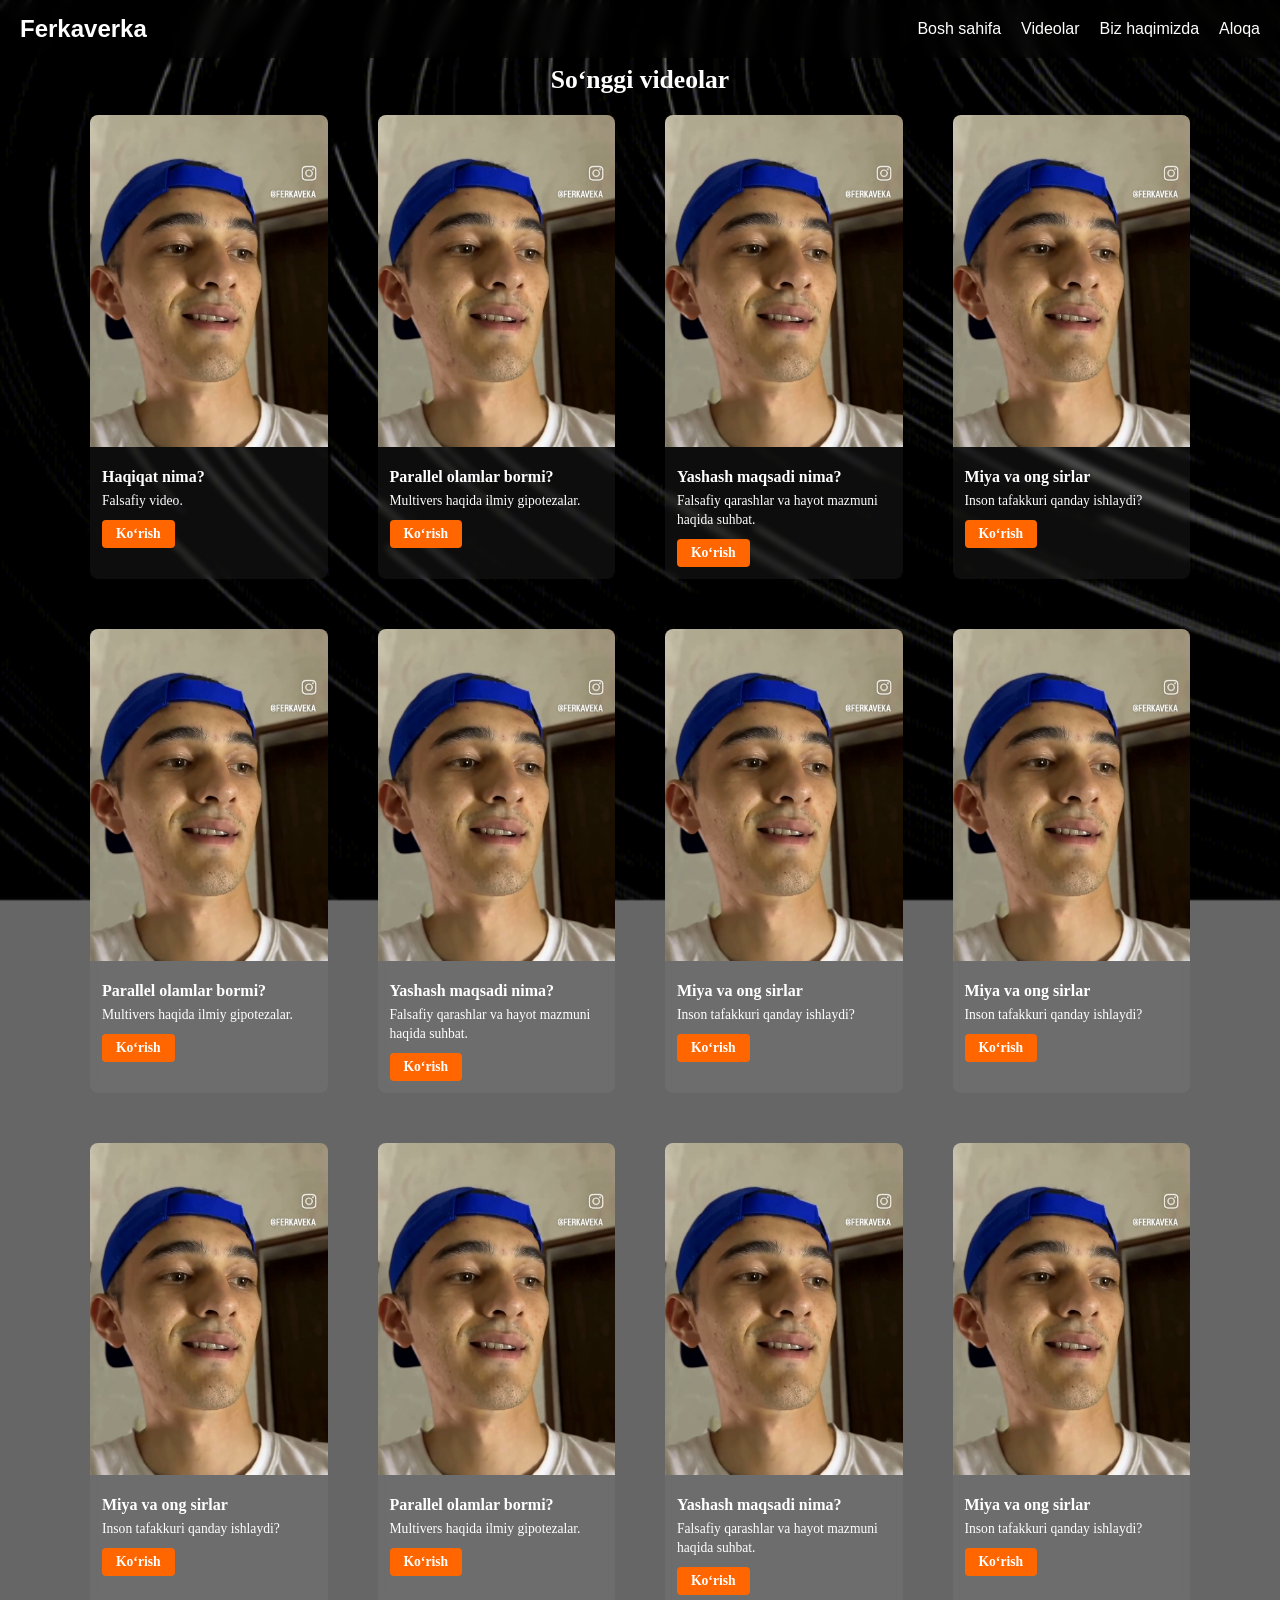
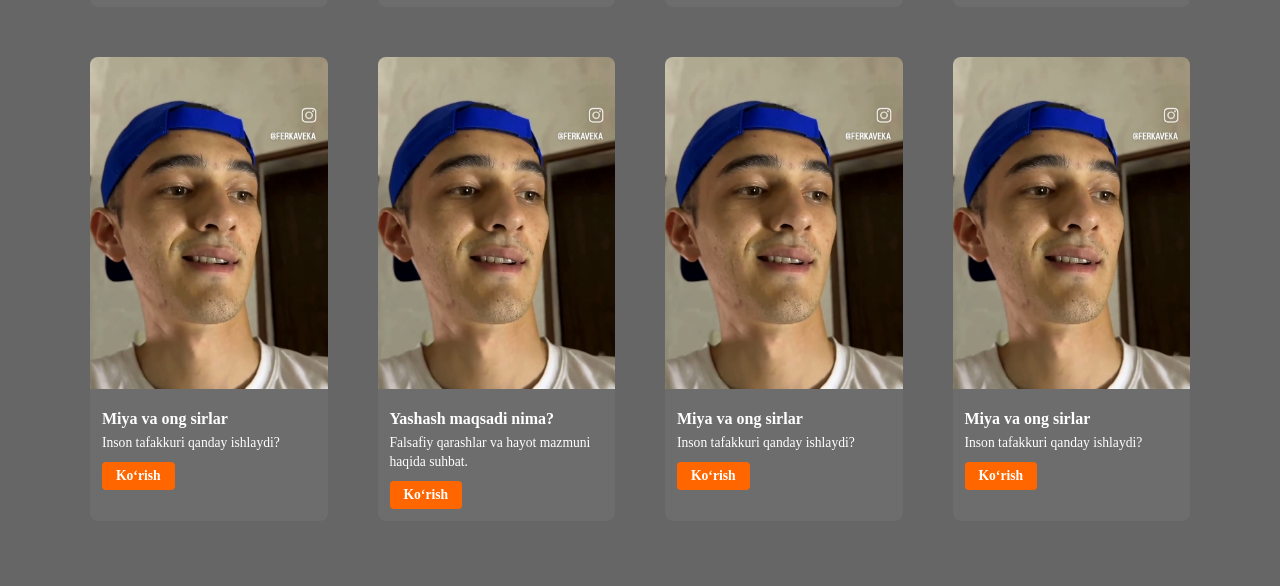
==== index.html @ 3a31cd07 "ferkaveka" ====
<!DOCTYPE html>
<html lang="uz">
<head>
  <meta charset="UTF-8">
  <meta name="viewport" content="width=device-width, initial-scale=1.0">
  <title>GIF Fonli Sayt</title>
  <link rel="stylesheet" href="style.css">
  <style>
  
  </style>
</head>
<body>





    



  <!-- GIF orqa fon -->
  <div class="gif-bg">
    <img src="загруженное (1).gif" alt="Background GIF">
  </div>





<header class="navbar">
  <div class="logo">Ferkaverka</div>
  <input type="checkbox" id="menu-toggle" class="menu-toggle">
  <label for="menu-toggle" class="hamburger">&#9776;</label>

  <nav class="menu">
    <a href="#home">Bosh sahifa</a>
    <a href="index1.html">Videolar</a>
    <a href="#biz-haqimizda">Biz haqimizda</a>
    <a href="index4.html">Aloqa</a>
  </nav>
</header>



<section class="video-section">
  <h2>So‘nggi videolar</h2>
  <div class="video-grid">

    <div class="video-card">
      <img src="Screenshot_20250730-174644_1.jpg" alt="Video 1">
      <div class="video-info">
        <h3>Haqiqat nima?</h3>
        <p>Falsafiy video.</p>
        <a href="#" class="btn">Ko‘rish</a>
      </div>
    </div>

    <!-- Yana kartochkalar... -->


    
<div class="video-card">
  <img src="Screenshot_20250730-174644_1.jpg" alt="Video 6">
  <div class="video-info">
    <h3>Parallel olamlar bormi?</h3>
    <p>Multivers haqida ilmiy gipotezalar.</p>
    <a href="#" class="btn">Ko‘rish</a>
  </div>
</div>

<div class="video-card">
  <img src="Screenshot_20250730-174644_1.jpg" alt="Video 7">
  <div class="video-info">
    <h3>Yashash maqsadi nima?</h3>
    <p>Falsafiy qarashlar va hayot mazmuni haqida suhbat.</p>
    <a href="#" class="btn">Ko‘rish</a>
  </div>
</div>

<div class="video-card">
  <img src="Screenshot_20250730-174644_1.jpg" alt="Video 8">
  <div class="video-info">
    <h3>Miya va ong sirlar</h3>
    <p>Inson tafakkuri qanday ishlaydi?</p>
    <a href="#" class="btn">Ko‘rish</a>
  </div>
</div>




<div class="video-card">
  <img src="Screenshot_20250730-174644_1.jpg" alt="Video 6">
  <div class="video-info">
    <h3>Parallel olamlar bormi?</h3>
    <p>Multivers haqida ilmiy gipotezalar.</p>
    <a href="#" class="btn">Ko‘rish</a>
  </div>
</div>

<div class="video-card">
  <img src="Screenshot_20250730-174644_1.jpg" alt="Video 7">
  <div class="video-info">
    <h3>Yashash maqsadi nima?</h3>
    <p>Falsafiy qarashlar va hayot mazmuni haqida suhbat.</p>
    <a href="#" class="btn">Ko‘rish</a>
  </div>
</div>

<div class="video-card">
  <img src="Screenshot_20250730-174644_1.jpg" alt="Video 8">
  <div class="video-info">
    <h3>Miya va ong sirlar</h3>
    <p>Inson tafakkuri qanday ishlaydi?</p>
    <a href="#" class="btn">Ko‘rish</a>
  </div>
</div>



<div class="video-card">
  <img src="Screenshot_20250730-174644_1.jpg" alt="Video 8">
  <div class="video-info">
    <h3>Miya va ong sirlar</h3>
    <p>Inson tafakkuri qanday ishlaydi?</p>
    <a href="#" class="btn">Ko‘rish</a>
  </div>
</div>




<div class="video-card">
  <img src="Screenshot_20250730-174644_1.jpg" alt="Video 8">
  <div class="video-info">
    <h3>Miya va ong sirlar</h3>
    <p>Inson tafakkuri qanday ishlaydi?</p>
    <a href="#" class="btn">Ko‘rish</a>
  </div>
</div>




<div class="video-card">
  <img src="Screenshot_20250730-174644_1.jpg" alt="Video 6">
  <div class="video-info">
    <h3>Parallel olamlar bormi?</h3>
    <p>Multivers haqida ilmiy gipotezalar.</p>
    <a href="#" class="btn">Ko‘rish</a>
  </div>
</div>

<div class="video-card">
  <img src="Screenshot_20250730-174644_1.jpg" alt="Video 7">
  <div class="video-info">
    <h3>Yashash maqsadi nima?</h3>
    <p>Falsafiy qarashlar va hayot mazmuni haqida suhbat.</p>
    <a href="#" class="btn">Ko‘rish</a>
  </div>
</div>

<div class="video-card">
  <img src="Screenshot_20250730-174644_1.jpg" alt="Video 8">
  <div class="video-info">
    <h3>Miya va ong sirlar</h3>
    <p>Inson tafakkuri qanday ishlaydi?</p>
    <a href="#" class="btn">Ko‘rish</a>
  </div>
</div>



<div class="video-card">
  <img src="Screenshot_20250730-174644_1.jpg" alt="Video 8">
  <div class="video-info">
    <h3>Miya va ong sirlar</h3>
    <p>Inson tafakkuri qanday ishlaydi?</p>
    <a href="#" class="btn">Ko‘rish</a>
  </div>
</div>







<div class="video-card">
  <img src="Screenshot_20250730-174644_1.jpg" alt="Video 7">
  <div class="video-info">
    <h3>Yashash maqsadi nima?</h3>
    <p>Falsafiy qarashlar va hayot mazmuni haqida suhbat.</p>
    <a href="#" class="btn">Ko‘rish</a>
  </div>
</div>

<div class="video-card">
  <img src="Screenshot_20250730-174644_1.jpg" alt="Video 8">
  <div class="video-info">
    <h3>Miya va ong sirlar</h3>
    <p>Inson tafakkuri qanday ishlaydi?</p>
    <a href="#" class="btn">Ko‘rish</a>
  </div>
</div>



<div class="video-card">
  <img src="Screenshot_20250730-174644_1.jpg" alt="Video 8">
  <div class="video-info">
    <h3>Miya va ong sirlar</h3>
    <p>Inson tafakkuri qanday ishlaydi?</p>
    <a href="#" class="btn">Ko‘rish</a>
  </div>
</div>







  </div>
</section>












</body>
</html>
---- style.css ----
* {
      margin: 0;
      padding: 0;
      box-sizing: border-box;
    }

    html, body {
      height: 100%;
      width: 100%;
      
    }

    /* GIF orqa fon */
    .gif-bg {
      position: fixed;
      top: 0;
      left: 0;
      width: 100vw;
      height: 100vh;
      z-index: -1;
    }

    .gif-bg img {
      width: 100%;
      height: 100%;
      object-fit: cover;
    }

    /* Sayt mazmuni */
    .content {
      position: relative;
      z-index: 1;
      color: white;
      text-align: center;
      padding: 20px;
      backdrop-filter: brightness(0.8); /* optional: matnni ko'rinadigan qilish uchun */
    }

    h1 {
      font-size: 2rem;
    }

    p {
      font-size: 1.1rem;
    }

    @media (min-width: 600px) {
      h1 {
        font-size: 3rem;
      }

      p {
        font-size: 1.3rem;
      }
    }








    .content {
  background-color: rgba(0, 0, 0, 0.4); /* qoramtir fon */
  padding: 20px;
  border-radius: 10px;
  max-width: 90%;
  margin: 50px auto;
  backdrop-filter: blur(2px); /* optional: orqa fonni biroz xira qiladi */
}





@media (min-width: 768px) {
  h1 {
    font-size: 3rem;
  }

  p {
    font-size: 1.5rem;
  }

  .content {
    max-width: 600px;
  }
}




/* Navbar asosiy */
.navbar {
  position: fixed;
  top: 0;
  left: 0;
  width: 100%;
  background: rgba(0, 0, 0, 0.5); /* yarim shaffof fon */
  backdrop-filter: blur(6px);
  display: flex;
  justify-content: space-between;
  align-items: center;
  padding: 15px 20px;
  z-index: 999;
  color: white;
  font-family: sans-serif;
}

/* Logotip */
.logo {
  font-size: 1.5rem;
  font-weight: bold;
}

/* Hamburger (mobil menyu tugmasi) */
.hamburger {
  display: none;
  font-size: 1.8rem;
  cursor: pointer;
}

/* Menyu */
.menu {
  display: flex;
  gap: 20px;
}

.menu a {
  color: white;
  text-decoration: none;
  font-weight: 500;
  transition: color 0.3s;
}

.menu a:hover {
  color: #ff9900;
}

/* Mobil: 768px dan kichik */
@media (max-width: 768px) {
  .menu {
    position: absolute;
    top: 60px;
    left: 0;
    right: 0;
    background: rgba(0, 0, 0, 0.8);
    flex-direction: column;
    align-items: center;
    display: none;
  }

  .menu a {
    padding: 15px 0;
    width: 100%;
    text-align: center;
    border-top: 1px solid rgba(255, 255, 255, 0.1);
  }

  .menu-toggle:checked ~ .menu {
    display: flex;
  }

  .hamburger {
    display: block;
  }
}

/* Checkbox (ko‘rinmaydigan) */
.menu-toggle {
  display: none;
}







.video-section {
  padding: 65px 10px;
  background-color: rgba(0, 0, 0, 0.6);
  color: white;
  text-align: center;
}

.video-section h2 {
  font-size: 1.6rem;
  margin-bottom: 20px;
}

.video-grid {
  display: grid;
  grid-template-columns: repeat(auto-fill, minmax(220px, 1fr));
  gap: 50px;
  max-width: 1100px;
  margin: auto;
}

.video-card {
  background-color: rgba(255, 255, 255, 0.05);
  border-radius: 8px;
  overflow: hidden;
  font-size: 0.9rem;
  backdrop-filter: blur(3px);
  text-align: left;
  transition: transform 0.2s;
}

.video-card:hover {
  transform: scale(1.03);
}

.video-card img {
  width: 100%;
  height: 332px;
  object-fit: cover;
}

.video-info {
  padding: 12px;
}

.video-info h3 {
  margin: 5px 0;
  font-size: 1rem;
}

.video-info p {
  margin: 0 0 10px;
  font-size: 0.85rem;
  line-height: 1.4;
}

.btn {
  display: inline-block;
  background-color: #ff6600;
  color: white;
  padding: 6px 14px;
  font-size: 0.85rem;
  text-decoration: none;
  border-radius: 4px;
  font-weight: 600;
}

.btn:hover {
  background-color: #e65c00;
}
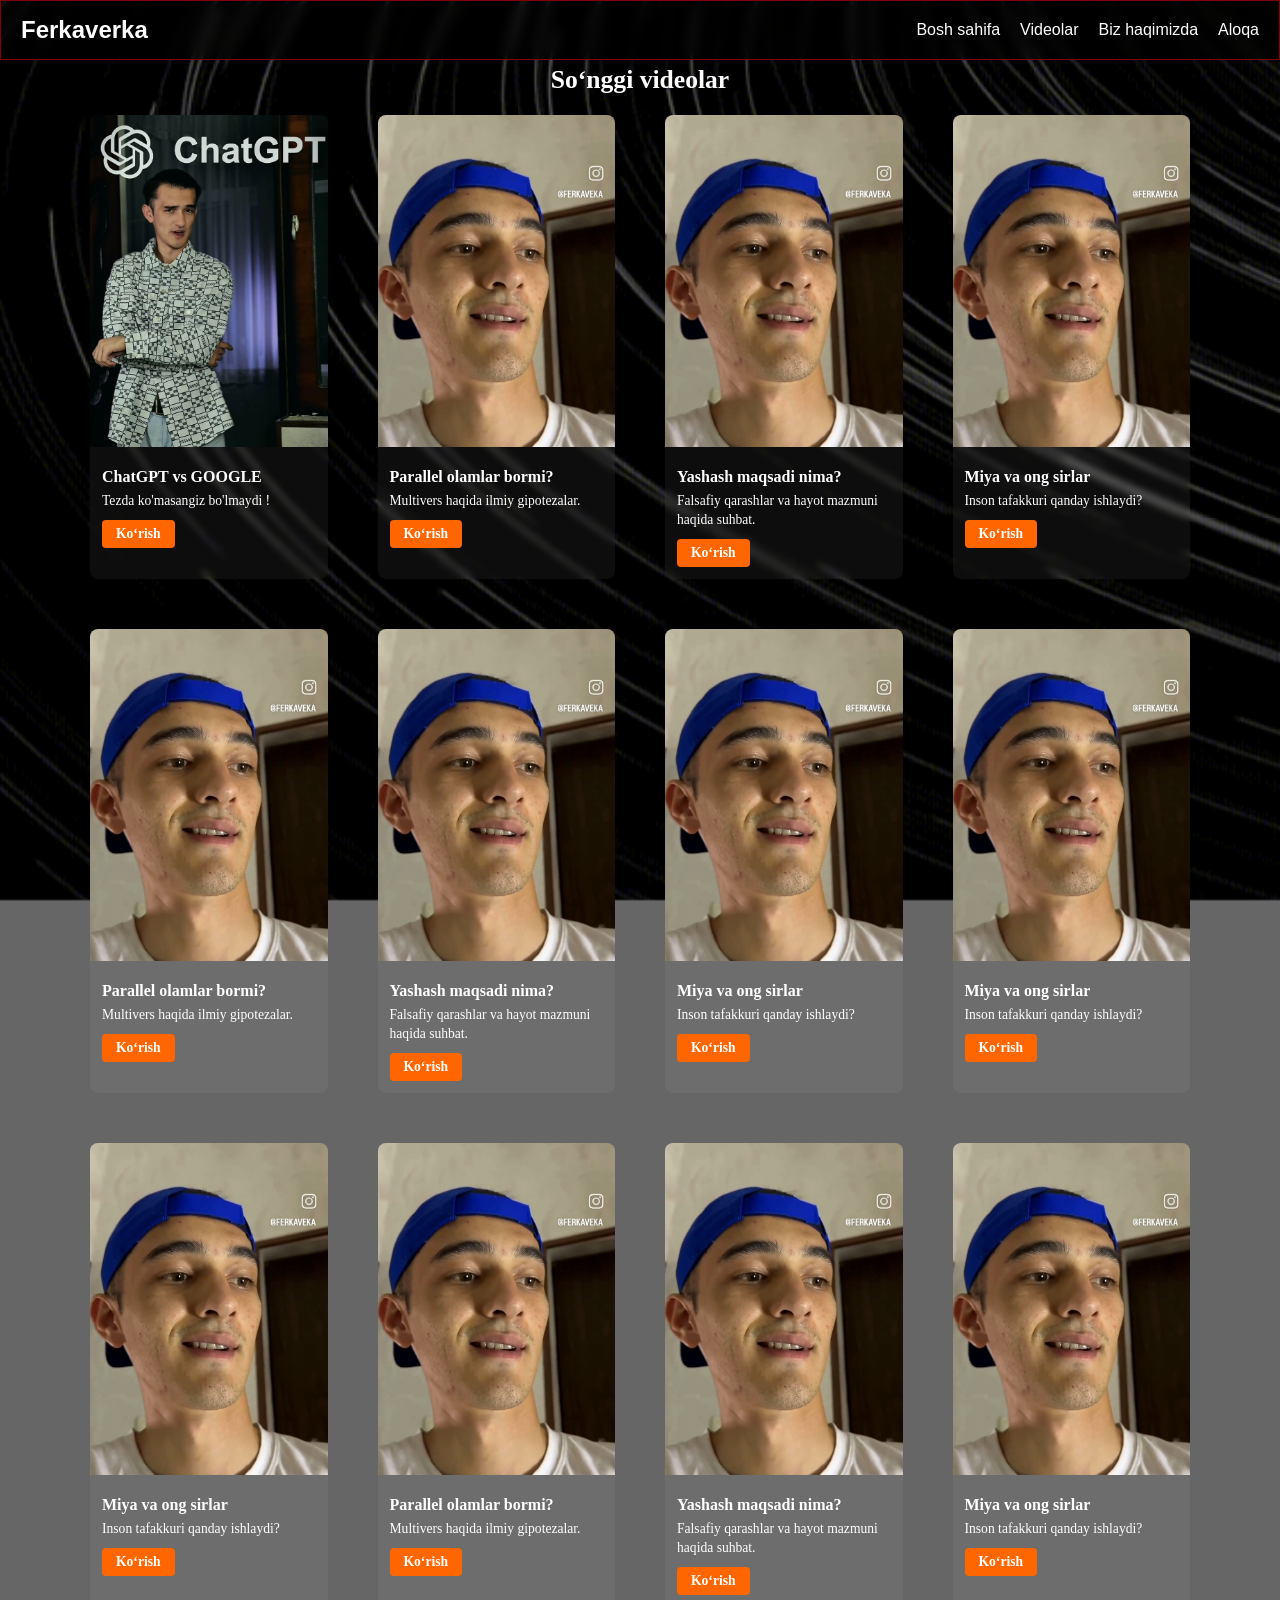
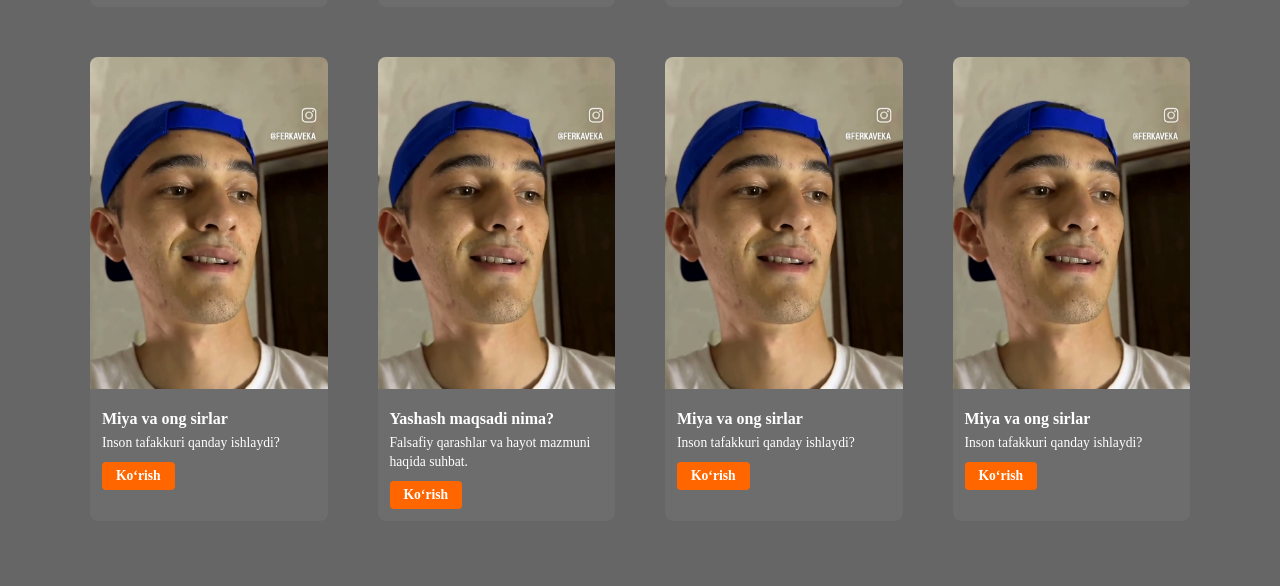
==== commit 49f6752d: "ferkaveka" ====
--- a/index.html
+++ b/index.html
@@ -48,11 +48,11 @@
   <div class="video-grid">
 
     <div class="video-card">
-      <img src="Screenshot_20250730-174644_1.jpg" alt="Video 1">
+      <img src="Screenshot_20250731-022213_1.jpg" alt="Video 1">
       <div class="video-info">
-        <h3>Haqiqat nima?</h3>
-        <p>Falsafiy video.</p>
-        <a href="#" class="btn">Ko‘rish</a>
+        <h3>ChatGPT vs GOOGLE</h3>
+        <p>Tezda ko'masangiz bo'lmaydi !</p>
+        <a href="indexboshm.html" class="btn">Ko‘rish</a>
       </div>
     </div>
 
--- a/style.css
+++ b/style.css
@@ -93,6 +93,7 @@
 
 /* Navbar asosiy */
 .navbar {
+  border: 1px solid rgb(133, 0, 0);
   position: fixed;
   top: 0;
   left: 0;
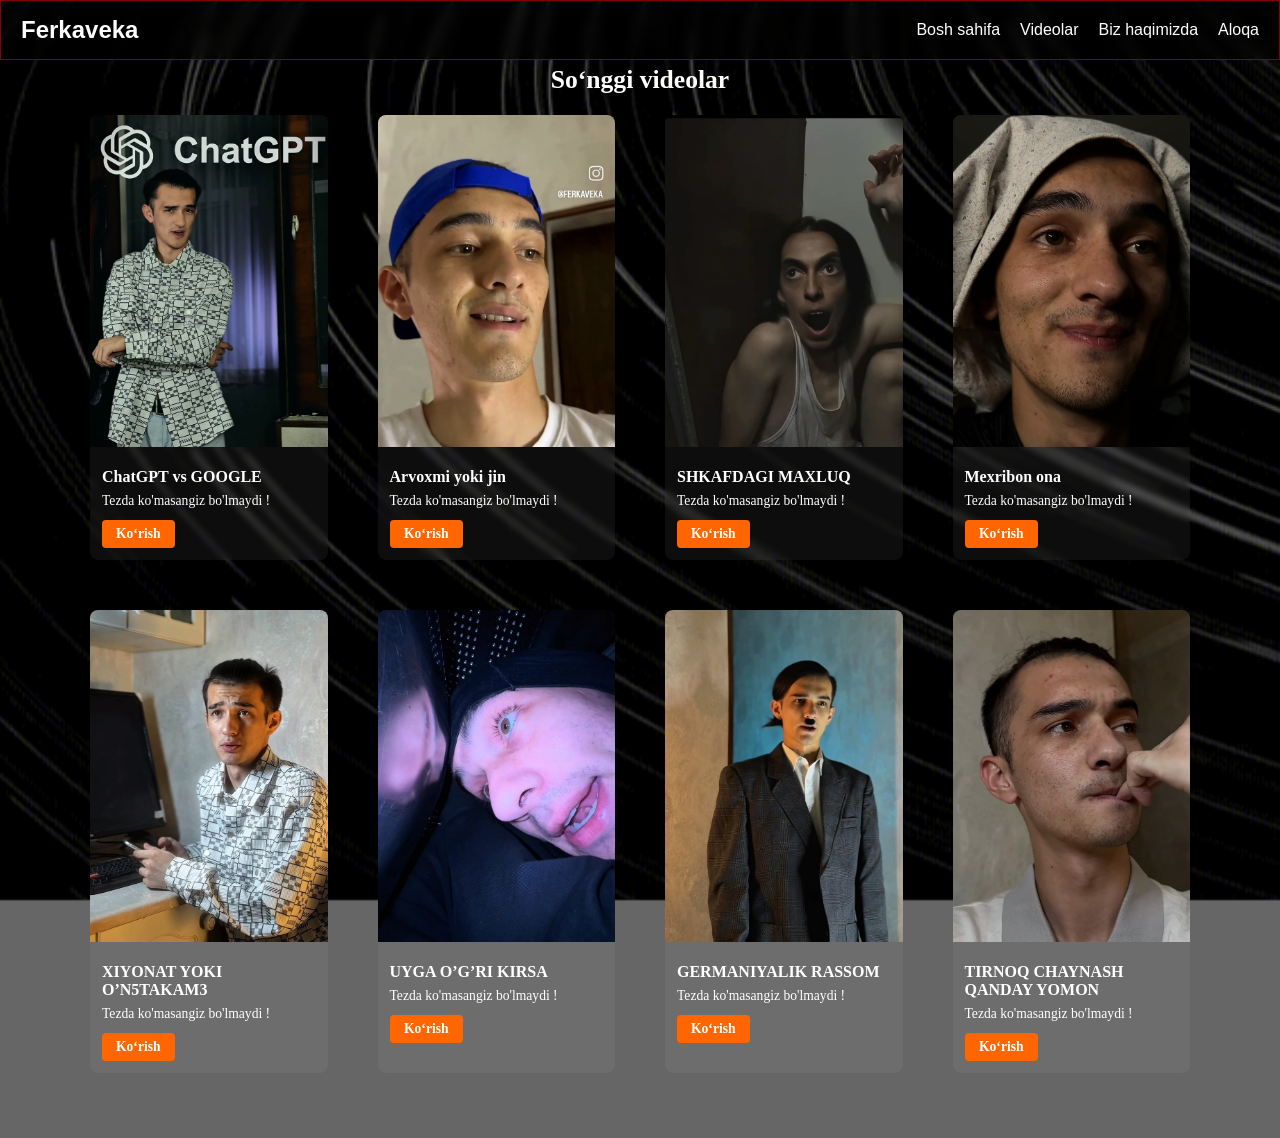
==== commit 8a3b8a91: "ferkaveka" ====
--- a/index.html
+++ b/index.html
@@ -29,7 +29,7 @@
 
 
 <header class="navbar">
-  <div class="logo">Ferkaverka</div>
+  <div class="logo">Ferkaveka</div>
   <input type="checkbox" id="menu-toggle" class="menu-toggle">
   <label for="menu-toggle" class="hamburger">&#9776;</label>
 
@@ -56,6 +56,14 @@
       </div>
     </div>
 
+
+
+
+
+
+
+
+
     <!-- Yana kartochkalar... -->
 
 
@@ -63,156 +71,133 @@
 <div class="video-card">
   <img src="Screenshot_20250730-174644_1.jpg" alt="Video 6">
   <div class="video-info">
-    <h3>Parallel olamlar bormi?</h3>
-    <p>Multivers haqida ilmiy gipotezalar.</p>
-    <a href="#" class="btn">Ko‘rish</a>
-  </div>
-</div>
-
-<div class="video-card">
-  <img src="Screenshot_20250730-174644_1.jpg" alt="Video 7">
-  <div class="video-info">
-    <h3>Yashash maqsadi nima?</h3>
-    <p>Falsafiy qarashlar va hayot mazmuni haqida suhbat.</p>
-    <a href="#" class="btn">Ko‘rish</a>
-  </div>
-</div>
-
-<div class="video-card">
-  <img src="Screenshot_20250730-174644_1.jpg" alt="Video 8">
-  <div class="video-info">
-    <h3>Miya va ong sirlar</h3>
-    <p>Inson tafakkuri qanday ishlaydi?</p>
-    <a href="#" class="btn">Ko‘rish</a>
-  </div>
-</div>
-
-
-
-
-<div class="video-card">
-  <img src="Screenshot_20250730-174644_1.jpg" alt="Video 6">
-  <div class="video-info">
-    <h3>Parallel olamlar bormi?</h3>
-    <p>Multivers haqida ilmiy gipotezalar.</p>
-    <a href="#" class="btn">Ko‘rish</a>
-  </div>
-</div>
-
-<div class="video-card">
-  <img src="Screenshot_20250730-174644_1.jpg" alt="Video 7">
-  <div class="video-info">
-    <h3>Yashash maqsadi nima?</h3>
-    <p>Falsafiy qarashlar va hayot mazmuni haqida suhbat.</p>
-    <a href="#" class="btn">Ko‘rish</a>
-  </div>
-</div>
-
-<div class="video-card">
-  <img src="Screenshot_20250730-174644_1.jpg" alt="Video 8">
-  <div class="video-info">
-    <h3>Miya va ong sirlar</h3>
-    <p>Inson tafakkuri qanday ishlaydi?</p>
-    <a href="#" class="btn">Ko‘rish</a>
-  </div>
-</div>
-
-
-
-<div class="video-card">
-  <img src="Screenshot_20250730-174644_1.jpg" alt="Video 8">
-  <div class="video-info">
-    <h3>Miya va ong sirlar</h3>
-    <p>Inson tafakkuri qanday ishlaydi?</p>
-    <a href="#" class="btn">Ko‘rish</a>
-  </div>
-</div>
-
-
-
-
-<div class="video-card">
-  <img src="Screenshot_20250730-174644_1.jpg" alt="Video 8">
-  <div class="video-info">
-    <h3>Miya va ong sirlar</h3>
-    <p>Inson tafakkuri qanday ishlaydi?</p>
-    <a href="#" class="btn">Ko‘rish</a>
-  </div>
-</div>
-
-
-
-
-<div class="video-card">
-  <img src="Screenshot_20250730-174644_1.jpg" alt="Video 6">
-  <div class="video-info">
-    <h3>Parallel olamlar bormi?</h3>
-    <p>Multivers haqida ilmiy gipotezalar.</p>
-    <a href="#" class="btn">Ko‘rish</a>
-  </div>
-</div>
-
-<div class="video-card">
-  <img src="Screenshot_20250730-174644_1.jpg" alt="Video 7">
-  <div class="video-info">
-    <h3>Yashash maqsadi nima?</h3>
-    <p>Falsafiy qarashlar va hayot mazmuni haqida suhbat.</p>
-    <a href="#" class="btn">Ko‘rish</a>
-  </div>
-</div>
-
-<div class="video-card">
-  <img src="Screenshot_20250730-174644_1.jpg" alt="Video 8">
-  <div class="video-info">
-    <h3>Miya va ong sirlar</h3>
-    <p>Inson tafakkuri qanday ishlaydi?</p>
-    <a href="#" class="btn">Ko‘rish</a>
-  </div>
-</div>
-
-
-
-<div class="video-card">
-  <img src="Screenshot_20250730-174644_1.jpg" alt="Video 8">
-  <div class="video-info">
-    <h3>Miya va ong sirlar</h3>
-    <p>Inson tafakkuri qanday ishlaydi?</p>
-    <a href="#" class="btn">Ko‘rish</a>
-  </div>
-</div>
-
-
-
-
-
-
-
-<div class="video-card">
-  <img src="Screenshot_20250730-174644_1.jpg" alt="Video 7">
-  <div class="video-info">
-    <h3>Yashash maqsadi nima?</h3>
-    <p>Falsafiy qarashlar va hayot mazmuni haqida suhbat.</p>
-    <a href="#" class="btn">Ko‘rish</a>
-  </div>
-</div>
-
-<div class="video-card">
-  <img src="Screenshot_20250730-174644_1.jpg" alt="Video 8">
-  <div class="video-info">
-    <h3>Miya va ong sirlar</h3>
-    <p>Inson tafakkuri qanday ishlaydi?</p>
-    <a href="#" class="btn">Ko‘rish</a>
-  </div>
-</div>
-
-
-
-<div class="video-card">
-  <img src="Screenshot_20250730-174644_1.jpg" alt="Video 8">
-  <div class="video-info">
-    <h3>Miya va ong sirlar</h3>
-    <p>Inson tafakkuri qanday ishlaydi?</p>
-    <a href="#" class="btn">Ko‘rish</a>
+    <h3>Arvoxmi yoki jin</h3>
+    <p>Tezda ko'masangiz bo'lmaydi !</p>
+    <a href="indexboshm1.html" class="btn">Ko‘rish</a>
+  </div>
+</div>
+
+
+
+
+
+
+
+
+
+<div class="video-card">
+  <img src="Screenshot_20250801-140326_1.jpg" alt="Video 7">
+  <div class="video-info">
+    <h3>SHKAFDAGI MAXLUQ</h3>
+    <p>Tezda ko'masangiz bo'lmaydi !</p>
+    <a href="indexboshm2.html" class="btn">Ko‘rish</a>
+  </div>
+</div>
+
+
+
+
+
+
+
+
+
+
+<div class="video-card">
+  <img src="Screenshot_20250801-141443_1.jpg" alt="Video 8">
+  <div class="video-info">
+    <h3>Mexribon ona</h3>
+    <p>Tezda ko'masangiz bo'lmaydi !</p>
+    <a href="indexboshm3.html" class="btn">Ko‘rish</a>
+  </div>
+</div>
+
+
+
+
+
+
+
+
+
+<div class="video-card">
+
+  <img src="Screenshot_20250801-142615_1.jpg" alt="Video 7">
+
+  <div class="video-info">
+
+    <h3>
+      XIYONAT YOKI O’N5TAKAM3
+    </h3>
+
+    <p>Tezda ko'masangiz bo'lmaydi !</p>
+
+    <a href="indexboshm4.html" class="btn">Ko‘rish</a>
+
+  </div>
+
+</div>
+
+
+
+
+
+
+
+
+
+
+
+
+
+
+
+
+<div class="video-card">
+  <img src="Screenshot_20250801-143748_1.jpg" alt="Video 7">
+  <div class="video-info">
+    <h3>UYGA O’G’RI KIRSA</h3>
+    <p>Tezda ko'masangiz bo'lmaydi !</p>
+    <a href="indexboshm5.html" class="btn">Ko‘rish</a>
+  </div>
+</div>
+
+
+
+
+
+
+
+
+<div class="video-card">
+  <img src="Screenshot_20250801-144921_1.jpg" alt="Video 8">
+  <div class="video-info">
+    <h3>GERMANIYALIK RASSOM </h3>
+    <p>Tezda ko'masangiz bo'lmaydi !</p>
+    <a href="indexboshm6.html" class="btn">Ko‘rish</a>
+  </div>
+</div>
+
+
+
+
+
+
+
+
+
+
+
+
+
+
+
+<div class="video-card">
+  <img src="Screenshot_20250801-150034_1.jpg" alt="Video 8">
+  <div class="video-info">
+    <h3>TIRNOQ CHAYNASH QANDAY YOMON</h3>
+    <p>Tezda ko'masangiz bo'lmaydi !</p>
+    <a href="indexboshm7.html" class="btn">Ko‘rish</a>
   </div>
 </div>
 
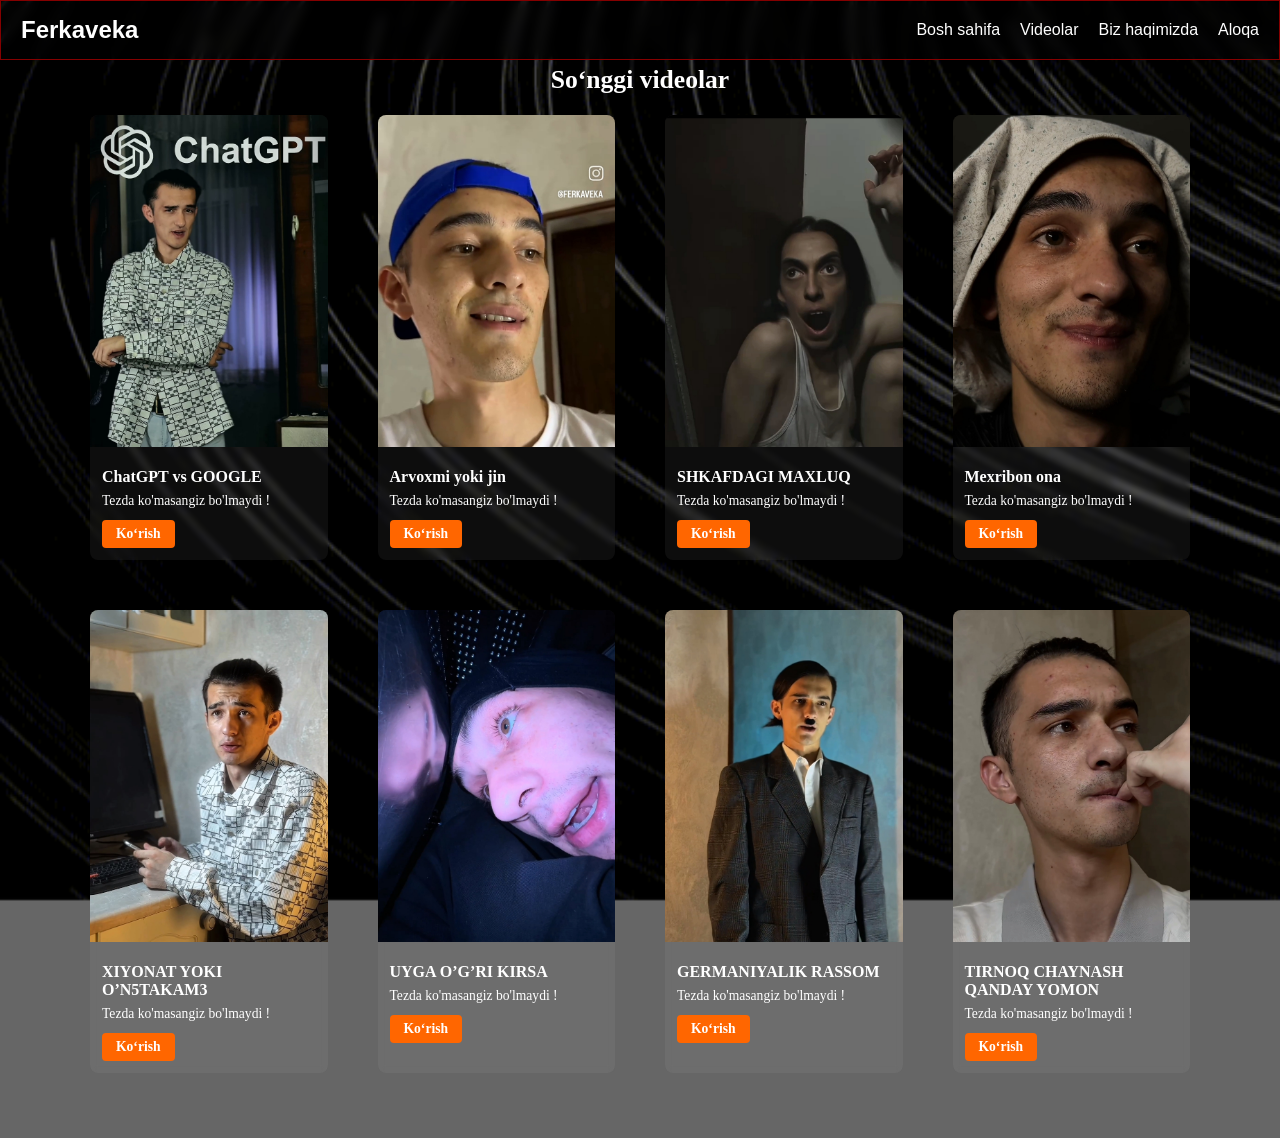
==== commit e8e02886: "Update index.html" ====
--- a/index.html
+++ b/index.html
@@ -8,6 +8,7 @@
   <style>
   
   </style>
+  <meta name="google-site-verification" content="vJvUwsuFO3fUVnwhfh5ksbibjnJLIhUPTIPMKbr3yqo" />
 </head>
 <body>
 
@@ -222,4 +223,4 @@
 
 
 </body>
-</html>+</html>
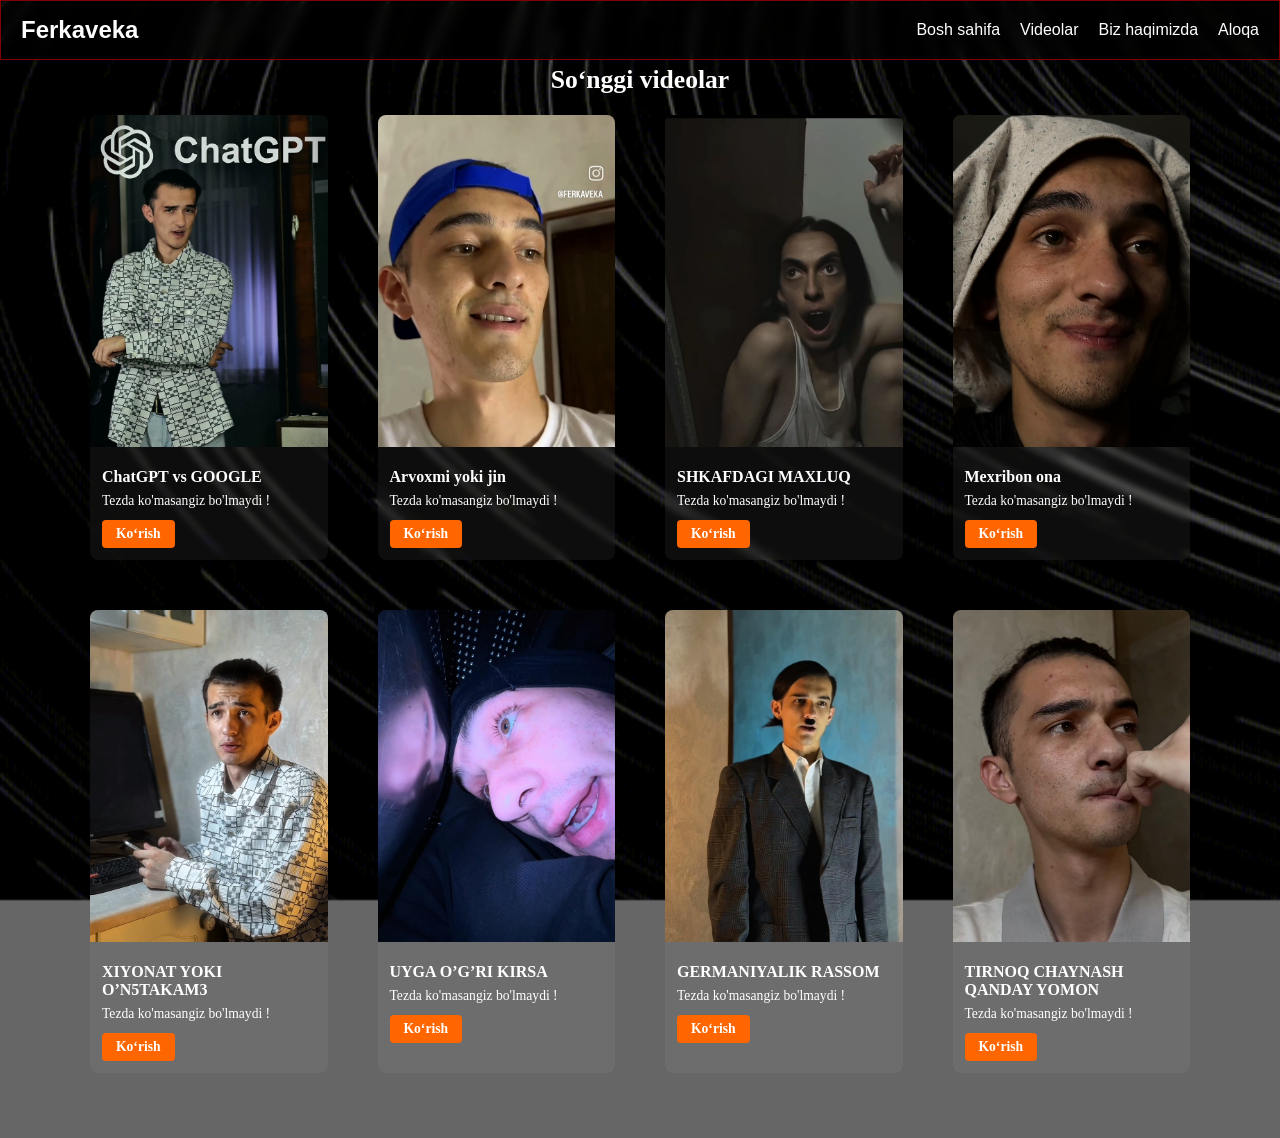
==== commit 575324fe: "Update index.html" ====
--- a/index.html
+++ b/index.html
@@ -1,14 +1,17 @@
 <!DOCTYPE html>
 <html lang="uz">
 <head>
+ 
   <meta charset="UTF-8">
+  
   <meta name="viewport" content="width=device-width, initial-scale=1.0">
   <title>GIF Fonli Sayt</title>
   <link rel="stylesheet" href="style.css">
+  
   <style>
   
   </style>
-  <meta name="google-site-verification" content="vJvUwsuFO3fUVnwhfh5ksbibjnJLIhUPTIPMKbr3yqo" />
+  
 </head>
 <body>
 
